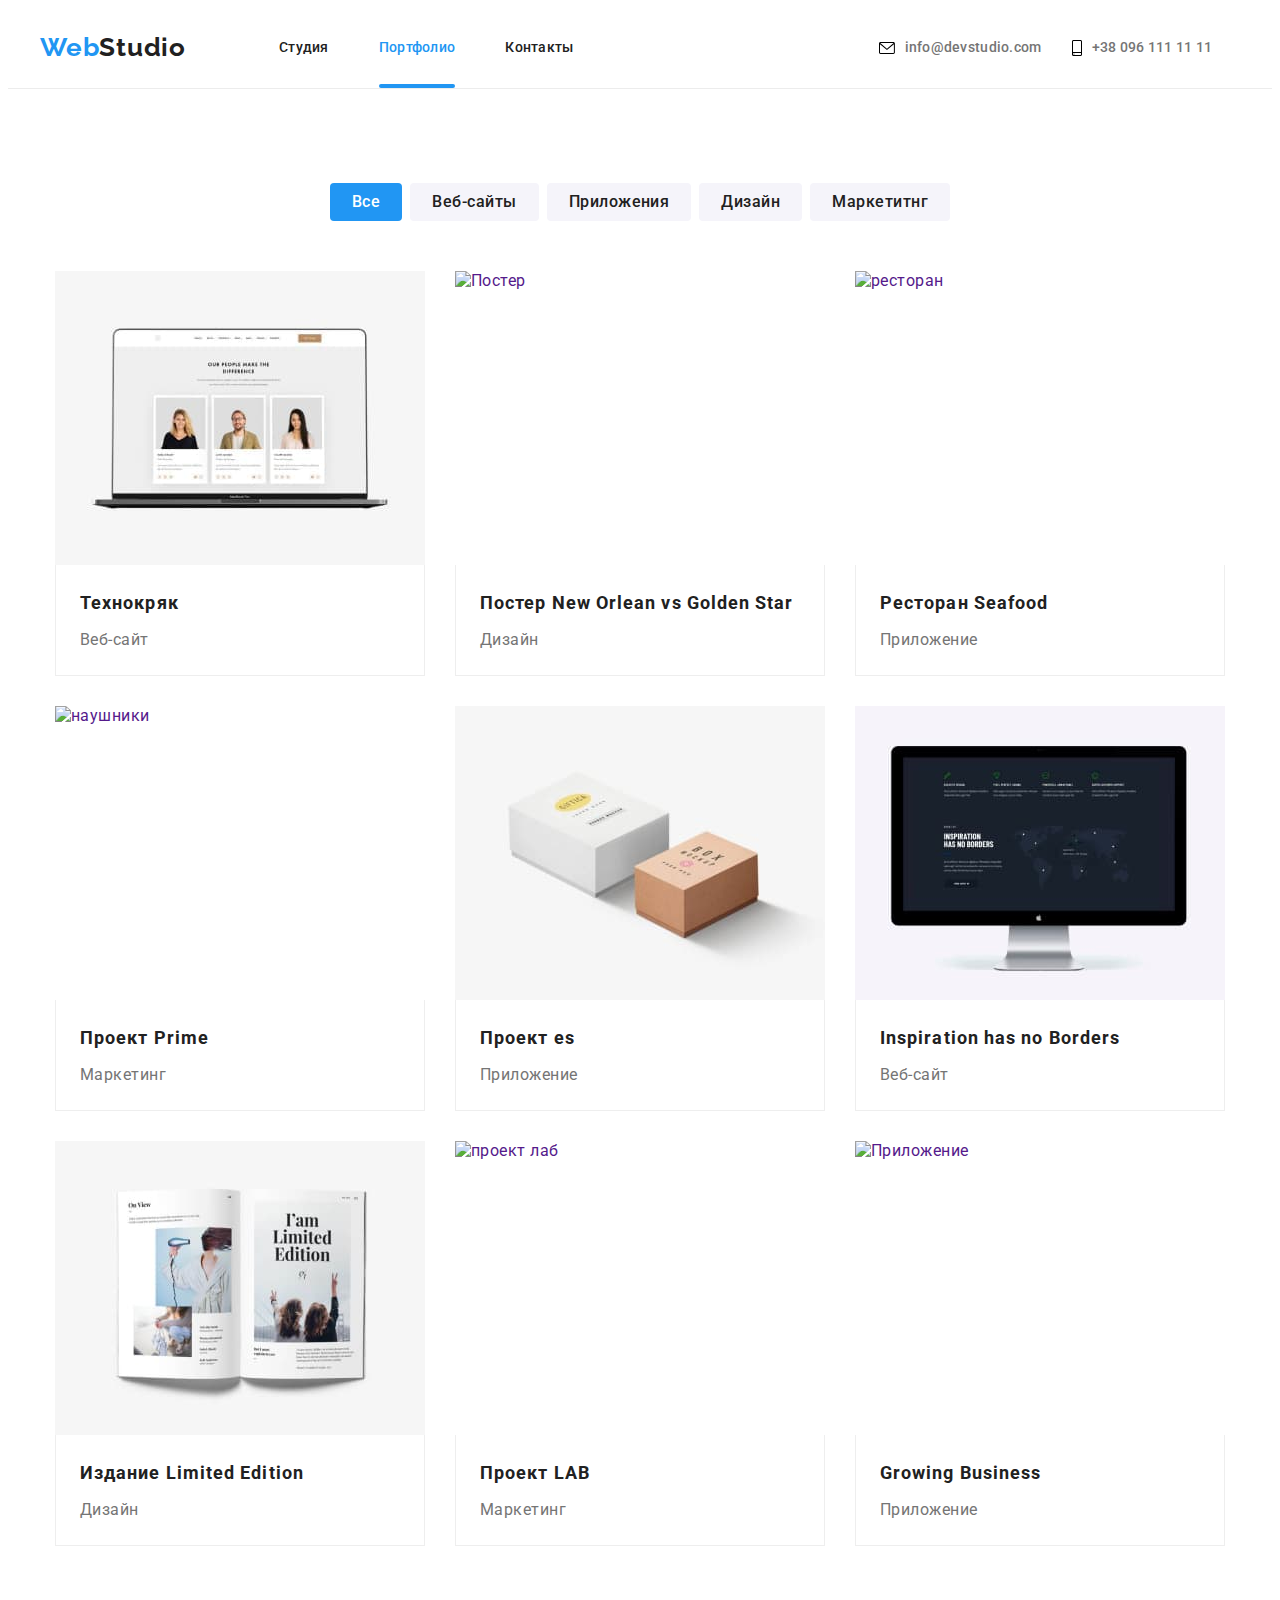
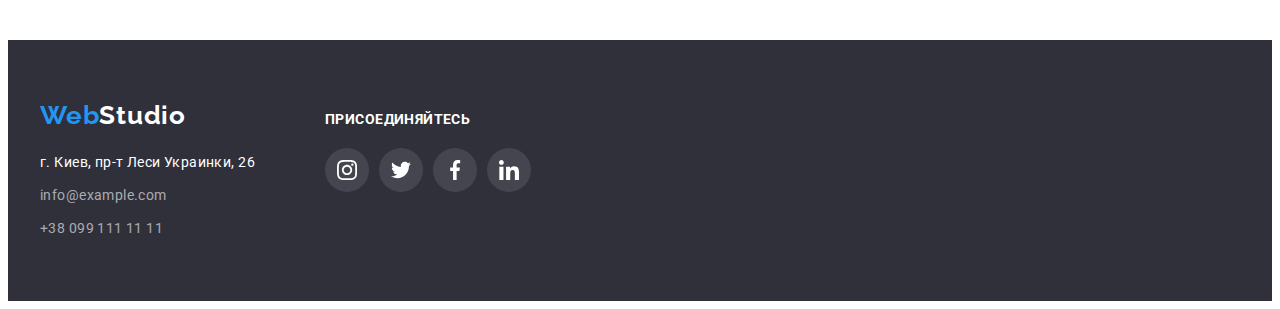
==== portfolio.html @ f2d63fa5 "Create portfolio.html" ====
<!DOCTYPE html>
<html lang="ru">

<head>
    <meta charset="UTF-8" />
    <meta http-equiv="X-UA-Compatible" content="IE=edge" />
    <meta name="viewport" content="width=device-width, initial-scale=1.0" />
    <title>WebStudio</title>
    <link rel="preconnect" href="https://fonts.googleapis.com">
    <link rel="preconnect" href="https://fonts.gstatic.com" crossorigin>
    <link
        href="https://fonts.googleapis.com/css2?family=Raleway:wght@700&family=Roboto:wght@400;500;700;900&display=swap"
        rel="stylesheet">
        <link rel="stylesheet" href="https://cdnjs.cloudflare.com/ajax/libs/modern-normalize/1.1.0/modern-normalize.min.css"
            integrity="sha512-wpPYUAdjBVSE4KJnH1VR1HeZfpl1ub8YT/NKx4PuQ5NmX2tKuGu6U/JRp5y+Y8XG2tV+wKQpNHVUX03MfMFn9Q=="
            crossorigin="anonymous" referrerpolicy="no-referrer" />
         <link rel="stylesheet" href="css/styles.css">
</head>
    <!-- #header-->
    <header class="header">
        <div class="header-boreder-line">
        <div class="container">
            <div class="container-flax">
        <nav class="header-nav">
            <a class="header-logo" href="./index.html"><span class="header-logo-web">Web</span>Studio</a>
    
            <ul class="header-list1 list">
                
                <li class="header-item"><a href="./index.html" class="header-link link">Студия</a></li>
                <li class="header-item"><a href="" class="header-link link active">Портфолио</a></li>
                <li class="header-item"><a href="" class="header-link link">Контакты</a></li>                            
            </ul>
        </nav>
        <ul class="header-list2 list">
            <li class="header-items header-item2 link"><a class="header-adres link" href=""><svg class="header-soc-icon" width="16" height="12">
                        <use href="./images/symbol-defs2.svg#icon-envelope-1"></use>
                    </svg>info@devstudio.com</a>
            </li>
            
            <li class="header-items-adres"><a class="header-tel link" href="tel:+380961111111"> <svg class="header-soc-icon"
                        width="10" height="16">
                        <use href="./images/symbol-defs2.svg#icon-smartphone-1"></use>
                    </svg>+38 096 111 11 11</a></li>
        </ul>
        </div>
        </div>
        </div>
    </header>
    <main>
        <!-- sectio 1 -->

        <section class="hero1">
            <div class="container">
            <h2 class="visually-hidden">вкладки</h2>
            <ul class="hero1-list1 list">
            
            <li class="hero1-item"><button type="button" class="hero1-btn btn1">Все</button></li>
            <li class="hero1-item"><button type="button" class="hero1-btn btn2">Веб-сайты</Button></li>
            <li class="hero1-item"><button type="button" class="hero1-btn btn3">Приложения</Button></li>
            <li class="hero1-item"><button type="button" class="hero1-btn btn4">Дизайн</Button></li>
            <li class="hero1-item"><button type="button" class="hero1-btn btn5">Маркетитнг</Button></li>
            </ul>

                
                <ul class="hero1-list list">
                    
                    
                <li class="portfolio-item">
                    <a href="" class="portfolio-link">
                    
                        <div class="hero1-anim">  
                    <img class="portfolio-img" src="images/img999.jpg" alt="Веб-сайт" width="370" height="294" />
                    <div class="hero1-overlay">
                        <p class="hero1-anim-text">Ресурс предлагает комплексные предложения с разным уровнем функционала и сервисов. Все это
                                                    позволит посетителю получить
                                                    исчерпывающие сведения о компании или частном лице.</p>
                    </div>
                    </div>
                    <div class="portfolio-title-item">
                    <h2 class="portfolio-title ">Технокряк</h2>
                    <p class="portfolio-item-text ">Веб-сайт</p>
                   
                </div>
                    
                    </a>
                    
                </li>
                <li class="portfolio-item">
                    <a href="" class="portfolio-link">
                        <div class="hero1-anim">
                    <img class="portfolio-img" src="images/img111.jpg" alt="Постер" width="370" height="294" />
                    <div class="hero1-overlay">
                        <p class="hero1-anim-text">Ресурс предлагает комплексные предложения с разным уровнем функционала и сервисов. Все
                            это
                            позволит посетителю получить
                            исчерпывающие сведения о компании или частном лице.</p>
                    </div>
                    </div>
                    <div class="portfolio-title-item">
                    <h2 class="portfolio-title ">Постер <span lang="en">New Orlean vs Golden Star</span></h2>
                    <p class="portfolio-item-text ">Дизайн</p>
                    </div>
                    </a>
                </li>
                <li class="portfolio-item">
                    <a href="" class="portfolio-link">
                        <div class="hero1-anim">
                    <img class="portfolio-img" src="images/img222.jpg" alt="ресторан" width="370" height="294" />
                    <div class="hero1-overlay">
                        <p class="hero1-anim-text">Ресурс предлагает комплексные предложения с разным уровнем функционала и сервисов. Все
                            это
                            позволит посетителю получить
                            исчерпывающие сведения о компании или частном лице.</p>
                    </div>
                    </div>
                    <div class="portfolio-title-item">
                    <h2 class="portfolio-title  ">Ресторан <span lang="en">Seafood</span></h2>
                    <p class="portfolio-item-text  ">Приложение</p>
                    </div>
                    </a>
                </li>
                
                <li class="portfolio-item">
                    <a href="" class="portfolio-link">
                        <div class="hero1-anim">
                    <img class="portfolio-img" src="images/img333.jpg" alt="наушники" width="370" height="294" />
                    <div class="hero1-overlay">
                        <p class="hero1-anim-text">Ресурс предлагает комплексные предложения с разным уровнем функционала и сервисов. Все
                            это
                            позволит посетителю получить
                            исчерпывающие сведения о компании или частном лице.</p>
                    </div>
                </div>
                    <div class="portfolio-title-item">
                    <h2 class="portfolio-title ">Проект <span lang="en">Prime</span></h2>
                    <p class="portfolio-item-text ">Маркетинг</p>
                    </div>
                    </a>
                </li>
                <li class="portfolio-item">
                    <a href="" class="portfolio-link">
                        <div class="hero1-anim">
                    <img class="portfolio-img" src="images/img444.jpg" alt="коробки" width="370" height="294" />
                    <div class="hero1-overlay">
                        <p class="hero1-anim-text">Ресурс предлагает комплексные предложения с разным уровнем функционала и сервисов. Все
                            это
                            позволит посетителю получить
                            исчерпывающие сведения о компании или частном лице.</p>
                    </div>
                    </div>
                    <div class="portfolio-title-item">
                    <h2 class="portfolio-title ">Проект <span lang="en">es</span></h2>
                    <p class="portfolio-item-text ">Приложение</p>
                    </div>
                    </a>
                </li>
                <li class="portfolio-item">
                    <a href="" class="portfolio-link">
                        <div class="hero1-anim">
                    <img class="portfolio-img" src="images/img555.jpg" alt="веб-сайт2" width="370" height="294" />
                    <div class="hero1-overlay">
                        <p class="hero1-anim-text">Ресурс предлагает комплексные предложения с разным уровнем функционала и сервисов. Все
                            это
                            позволит посетителю получить
                            исчерпывающие сведения о компании или частном лице.</p>
                    </div>
                    </div>
                    <div class="portfolio-title-item">
                    <h2 class="portfolio-title "><span lang="en">Inspiration has no Borders</span></h2>
                    <p class="portfolio-item-text ">Веб-сайт</p>
                    </div>
                    </a>
                </li>
                <li class="portfolio-item">
                    <a href="" class="portfolio-link">
                        <div class="hero1-anim">
                    <img class="portfolio-img" src="images/img666.jpg" alt="издание" width="370" height="294" />
                    <div class="hero1-overlay">
                        <p class="hero1-anim-text">Ресурс предлагает комплексные предложения с разным уровнем функционала и сервисов. Все
                            это
                            позволит посетителю получить
                            исчерпывающие сведения о компании или частном лице.</p>
                    </div>
                    </div>
                    <div class="portfolio-title-item">
                    <h2 class="portfolio-title ">Издание <span lang="en">Limited Edition</span></h2>
                    <p class="portfolio-item-text ">Дизайн</p>
                    </div>
                    </a>
                </li>
                <li class="portfolio-item">
                    <a href="" class="portfolio-link">
                        <div class="hero1-anim">
                    <img class="portfolio-img" src="images/img777.jpg" alt="проект лаб" width="370" height="294" />
                    <div class="hero1-overlay">
                        <p class="hero1-anim-text">Ресурс предлагает комплексные предложения с разным уровнем функционала и сервисов. Все
                            это
                            позволит посетителю получить
                            исчерпывающие сведения о компании или частном лице.</p>
                    </div>
                    </div>
                    <div class="portfolio-title-item">
                    <h2 class="portfolio-title ">Проект <span lang="en">LAB</span></h2>
                    <p class="portfolio-item-text ">Маркетинг</p>
                    </div>
                    </a>
                </li>
                <li class="portfolio-item">
                    <a href="" class="portfolio-link">
                        <div class="hero1-anim">
                    <img class="portfolio-img" src="images/img888.jpg" alt="Приложение" width="370" height="294" />
                    <div class="hero1-overlay">
                        <p class="hero1-anim-text">Ресурс предлагает комплексные предложения с разным уровнем функционала и сервисов. Все
                            это
                            позволит посетителю получить
                            исчерпывающие сведения о компании или частном лице.</p>
                    </div>
                    </div>
                    <div class="portfolio-title-item">
                    <h2 class="portfolio-title "><span lang="en">Growing Business</span></h2>
                    <p class="portfolio-item-text ">Приложение</p>
                    </div>
                    </a>
                </li>
                

            </ul>
            
        </div>
        </section>
    </main>
    <!-- footer -->
    <footer class="footer">
        <div class="container footer__container">
        
            <div class="footer-flax1">
                <a class="footer-logo" href=""><span class="footer-logo-web">Web</span>Studio</a>
                <address class="footer-addres">
                    <ul class="footer-list list">
                        <li class="footer-item"><a class="footer-link link" href="">г. Киев, пр-т Леси Украинки, 26</a></li>
                        <li class="footer-item"><a class="footer-adres link" href="info@example.com">info@example.com</a></li>
                        <li class="footer-iten"><a class="footer-tel link" href="tel:+380991111111">+38 099 111 11 11</a></li>
                    </ul>
                </address>
            </div>
        
            <div class="footer-flax2">
                <h2 class="footer-text">присоединяйтесь</h2>
                <ul class="footer-list-soc list">
                    <li class="footer-item-soc">
                        <a href="" class="footer-soc-link link">
                            <svg class="footer-soc-icon" width="20" height="20">
                                <use href="./images/symbol-defs.svg#icon-instagram"></use>
                            </svg>
                        </a>
                    </li>
                    <li class="footer-item-soc">
                        <a href="" class="footer-soc-link link">
                            <svg class="footer-soc-icon" width="20" height="20">
                                <use href="./images/symbol-defs.svg#icon-twitter"></use>
                            </svg>
                        </a>
                    </li>
                    <li class="footer-item-soc">
                        <a href="" class="footer-soc-link link">
                            <svg class="footer-soc-icon" width="20" height="20">
                                <use href="./images/symbol-defs.svg#icon-facebook"></use>
                            </svg>
                        </a>
                    </li>
                    <li class="footer-item-soc">
                        <a href="" class="footer-soc-link link">
                            <svg class="footer-soc-icon" width="20" height="20">
                                <use href="./images/symbol-defs.svg#icon-linkedin"></use>
                            </svg>
                        </a>
                    </li>
        
                </ul>
            </div>
        
        </div>
    </footer>

</body>

</html>
---- css/styles.css ----
:root {
  --header-color: #212121;
  --first-title-color: #212121;
  --second-title-color: #757575;
  --first-btn-color: #ffffff;
  --accent-color: #2196f3;
  --backg-color: #e5e5e5;
  --backg-color2: #F5F4FA;
  --hero-color: #2f303a;
  --timing-funtion:cubic-bezier(0.4, 0, 0.2, 1)
}

p,h1,h2,h3,h4,h5,h6{
  margin: 0;
}
img{
  display: block;
}
ul,ol{
  margin: 0;
  padding-left: 0;
}

body {
  font-family: "Roboto", sans-serif;
  background-color: var(--first-btn-color);
  color: var(--second-title-color);
  letter-spacing: 0.03em;
}
.list,
.link {
  list-style: none;
  text-decoration: none;
}
.container{
  width: 1200px;
  padding-left: 15px;
  padding-right: 15px;
  margin: 0 auto;
  
  
}
:active,
:hover,
:focus {
  outline-offset: 0;
}

                                                             /* HEADER */

.header {
  background-color: var(--first-btn-color);
border-bottom: 1px solid #ECECEC;








}
.header2 {
  background-color: var(--first-btn-color);
  


  
}

.header-soc-icon{
  margin-right: 10px;
  
}

.header-adres{
  display: flex;
  padding-top: 32px;
  padding-bottom: 32px;
}
.header-items-adres{
  display: flex;
  align-items: center;
  justify-content: center;
}




  

.header-soc-link1 {
  width: 16px;
  height: 12px;
  display: flex;
  align-items: center;
  justify-content: center;
  margin-right: 10px;
}
.header-soc-link2{
    width: 10px;
    height: 16px;
    display: flex;
    align-items: center;
    justify-content: center;
    margin-right: 10px;

}
.header-soc-link1:hover{
  fill: var(--accent-color);
}
.header-adres:hover svg {
  fill: var(--accent-color);
}
.header-adres:focus svg {
  fill: var(--accent-color);
}
.container-flax,
.header-nav,
.header-list1,
.header-list2{
  display: flex;
  
}
.header-tel{
  padding-bottom: 32px;
  padding-top: 32px;
}
.header-tel:hover svg{
  fill: var(--accent-color);
}
.header-tel:focus svg {
  fill: var(--accent-color);
}
.header-item:first-child{
  margin-left: 0;
}
.header-item{
  margin-left: 50px; 
  
  
}

  .header-link.active::after {
    
    content: '';
    position: absolute;
    bottom: 0;
    left: 0;
    width: 100%;
    height: 4px;
    background: #2196F3;
    border-radius: 2px;
    display: block;
    
  }


.header-item2{
  margin-right: 30px;
}

.header-list1 {
 
  margin-left: 93px;
}
.header-list2{
  margin-left: 305px;
  align-items: center;
  justify-content: center;
}



.header-nav {
  align-items: center;
}



.header-logo{
  font-family: 'Raleway', sans-serif;
  font-style: normal;
  font-weight: 700;
  font-size: 26px;
  line-height:1.19;
  letter-spacing: 0.03em;
  color: var(--first-title-color);
  text-decoration: none;
  padding-top: 24px;
  padding-bottom: 25px;
}


.header-logo-web{
  font-family: 'Raleway',sans-serif;
  font-style: normal;
  font-weight: 700;
  font-size: 26px;
  line-height: 1.19;
  letter-spacing: 0.03em;
  color: var(--accent-color);
}
.link {
  text-decoration: none;
  
}

.visually-hidden {
  position: absolute;
  white-space: nowrap;
  width: 1px;
  height: 1px;
  overflow: hidden;
  border: 0;
  padding: 0;
  clip: rect(0 0 0 0);
  clip-path: inset(50%);
  margin: -1px;
}

.header-link {
  font-weight: 500;
  font-size: 14px;
  line-height:1.14;
  letter-spacing: 0.02em;
  color: var(--header-color);
  display: block;
  
}
.header-link{
  padding-top: 32px;
  padding-bottom: 32px;
  display: block;
  position: relative;
}
.header-link:hover,
.header-link:focus,
.header-link.active
{
  color: var(--accent-color);
}
.header-tel, .header-adres {
  font-weight: 500;
  font-size: 14px;
  line-height:1.14;
  letter-spacing: 0.02em;
  color: var(--second-title-color);
  display: flex;
  align-items: center;
  justify-content: center;
}

.header-adres:hover,
.header-adres:focus{
  color: var(--accent-color);
}

.header-tel:hover,
.header-tel:focus {
  color: var(--accent-color);
}
                                                            /* HERO */
.hero {
  background-color: var(--hero-color);
 padding: 200px 0px;

 
}


.backdrop{
  position: fixed;
  width: 100%;
  height: 100%;
  left: 0;
  top: 0;
  
  background: rgba(0, 0, 0, 0.2);
  opacity: 1;
  transition: opacity 250ms var(--timing-funtion);

  

 
}
.backdrop.is-hidden{
  opacity: 0;
  pointer-events: none;
  
}
.backdrop.is-hidden .modal{
  transform: translate(-50%, -50%) scale(2);

}
.modal{
position: absolute;
width: 528px;
height: 581px;
left: 50%;
top: 50%;


background: #FFFFFF;
box-shadow: 0px 1px 3px rgba(0, 0, 0, 0.12),
0px 1px 1px rgba(0, 0, 0, 0.14),
0px 2px 1px rgba(0, 0, 0, 0.2);
border-radius: 4px;
  transform: translate(-50%, -50%) scale(1);
  transition: transform 250ms var(--timing-funtion);
  
}

.hero-close{
  position: absolute;
  width: 30px;
  height: 30px;
  left: 490px;
  top: 8px;
  border: 1px solid rgba(0, 0, 0, 0.1);
  box-sizing: border-box;
  border-radius: 50%;
  background: #FFFFFF;
  cursor: pointer;
  


}
.hero-link{
display: flex;
}





.hero{
  max-width: 1600px;
  margin: 0 auto;
  background-image: linear-gradient(to right,
  rgba(47, 48, 58, 0.4),
  rgba(47, 48, 58, 0.4)),  
 url(../images/backgroundhero.jpg);
 background-repeat: no-repeat;
 background-position: center;
 background-size: cover;

}




  
.hero-title{
  font-weight: 900;
  font-size: 44px;
  line-height:1.36;
  text-align: center;
  letter-spacing: 0.06em;
  text-transform: uppercase;
  color: var(--first-btn-color);
  max-width: 696px;
  align-items: center;
  margin: auto;
  margin-bottom: 30px;
  
}
.hero-btn {
  background-color: var(--accent-color);
  font-family: inherit;
  font-weight: 700;
  font-size: 16px;
  line-height:1.87;
  text-align: center;
  letter-spacing: 0.06em;
  color: var(--first-btn-color);
  border-radius: 4px;
  max-width: 200px;
  max-height: 50px;
  border: 0;
  display: flex;
  cursor: pointer;
  margin: auto;
  padding: 10px 32px;
  align-items: center;
  white-space: nowrap;

}


                                                            /* ABOUT */
.about{
  margin: 0 auto;
  background-color: var(--first-btn-color);
  padding: 94px 0px;
}

.about-title-text{
  font-weight: 700;
  font-size: 14px;
  line-height:1.14;
  letter-spacing: 0.03em;
  text-transform: uppercase;
  color: var(--first-title-color);
  margin-bottom: 10px;

}

.about-item:first-child{
  margin-left: 0;
}
  .about-item{
    margin-left: 30px;
    min-width: 270px;
  }
.about-list{
  display: flex;
}
.about-item-text{
  font-weight: 400;
  font-size: 14px;
  line-height:1.71;
  letter-spacing: 0.03em;
  color: var(--second-title-color);
}
.about-soc-link{
  width: 270px;
  height: 120px;
 background-color:#F5F4FA; 
 display: flex;
 align-items: center;
 justify-content: center;
 margin-bottom: 30px;
}
  





                                                            /* PRICES */
.prices{
  background-color:var(--first-btn-color );
padding: 0px 0px 94px 0px;
}
.prices-title{
  font-weight: 700;
  font-size: 36px;
  line-height:1.16;
  text-align: center;
  letter-spacing: 0.03em;
  color: var(--first-title-color);
  margin-bottom: 50px;
}
.prices-list{
  display: flex;
  min-width: 100%;
  height: auto;
}
.prices-item{
margin-right: 30px;
display: flex;
align-items: flex-end;
}
.prices-item:last-child{
  margin-right: 0;
}
.prices-item-text{
  font-family: 'Roboto';
  font-style: normal;
  font-weight: 700;
  font-size: 14px;
  line-height: 1.14;
  text-align: center;
  letter-spacing: 0.03em;
  text-transform: uppercase;
  text-decoration: none;

  
  color: #FFFFFF;
}
.prices-item-text{
  width: 205px;
  height: 16px;
  
  

 

}
.prices-text{
  position: absolute;
  width: 370px;
  height: 70px;
  display: flex;
  align-items: center;
  justify-content: center;
  background-color: rgba(47, 48, 58, 0.8);

 
  
 
}

                                                            /* COMMAND */
                                                       
.command {
  margin: 0 auto;
  background-color: var(--backg-color2);
padding: 94px 0px;
  padding-top: 94px;
  padding-bottom: 94px;
}
.command-item-soc{
  margin-right: 10px;

}
.command-soc-link:hover,
.command-soc-link:focus {
  background-color: var(--accent-color);
}
.command-soc-link:hover .command-soc-icon{
  fill: #ffffff;
}
.command-soc-link:focus .command-soc-icon {
  fill: #ffffff;
}

.command-item-soc:last-child{
  margin-right: 0;
}
.command-soc-link{
  width: 44px;
  height: 44px;
  border-radius: 50%;
  display: flex;
  align-items: center;
  justify-content: center;
}

.command-soc-icon{
  fill: #AFB1B8;
}



.command-soc-list{
  display: flex;
  justify-content: center;
}
.command-list{
  display: flex;
}

.command-item{
    border:none;
box-shadow: 0px 1px 3px rgba(0, 0, 0, 0.12),
0px 1px 1px rgba(0, 0, 0, 0.14),
0px 2px 1px rgba(0, 0, 0, 0.2);
border-radius: 0px 0px 4px 4px;

}
.command-title-item {
  border: 1px solid #ffffff;
  background-color: #ffffff;
  padding-top: 30px;
  padding-bottom: 30px;
  border-radius: 0px 0px 4px 4px;
}

.command-title{
  font-weight: 700;
  font-size: 36px;
  line-height:1.16;
  text-align: center;
  letter-spacing: 0.03em;
  
  color: var(--first-title-color);

  margin-bottom: 50px;

}

.command-title-text{
  font-weight: 500;
  font-size: 16px;
  line-height:1.18;
  text-align: center;
  letter-spacing: 0.03em;
  color: var(--first-title-color);
  margin-bottom: 10px;

}
.command-item-text{
  font-weight: 400;
  font-size: 16px;
  line-height:1.19;
  text-align: center;
  letter-spacing: 0.03em;
  color: var(--second-title-color);
  margin-bottom: 16px;

}
.command-item{
  background-color: var(--first-btn-color);
  margin-right: 30px;
}
.command-item:last-child{
  margin-right: 0;
}
                                                            /* FOOTER */

.footer{
  margin: 0 auto;
  max-height: 252px;
background-color: #2F303A;
padding-top: 60px;
padding-bottom: 60px;
}
.footer-logo{
  font-family: 'Raleway',sans-serif;
  font-style: normal;
  font-weight: 700;
  font-size: 26px;
  line-height:1.19;
  letter-spacing: 0.03em;
  color: var(--first-btn-color);
  text-decoration: none;
  
}

.footer__container {
  display: flex;
  align-items: baseline;
}

.footer-logo-web {
  font-family: 'Raleway',sans-serif;
  font-style: normal;
  font-weight: 700;
  font-size: 26px;
  line-height:1.19;
  letter-spacing: 0.03em;
  color: var(--accent-color);  
}
.footer-addres{
  margin-top: 20px;
}
.footer-item{
  margin-bottom: 9px;
  display: block;
}
.footer-link{
  font-weight: 400;
  font-size: 14px;
  line-height:1.71;
  letter-spacing: 0.03em;
  color: var(--first-btn-color);
  

}

.footer-adres,.footer-tel{
font-size: 14px;
line-height:1.71;
letter-spacing: 0.03em;
color: rgba(255, 255, 255, 0.6);

}
.footer-link:hover,
.footer-link:focus{
  color: var(--accent-color);
}
.footer-tel:hover,
.footer-tel:focus{
  color: var(--accent-color);
}
.footer-adres:hover,
.footer-adres:focus{
  color: var(--accent-color);
}
.footer-text{
  font-weight: 700;
  font-size: 14px;
  line-height:1.14;
  letter-spacing: 0.03em;
  text-transform: uppercase;
  
  color: var(--first-btn-color);
}
.footer-soc-link {
  width: 44px;
  height: 44px;
  display: flex;
  border-radius: 50%;
  align-items: center;
  justify-content: center;
  background: rgba(255, 255, 255, 0.1);
}
.footer-soc-link{
  fill: var(--first-btn-color);
}
.footer-soc-link:hover{
  background-color:var(--accent-color)
}
.footer-soc-link:focus {
  background-color: var(--accent-color)
}

.footer-item-soc{
  margin-right: 10px;
}
.footer-item-soc:last-child{
  margin-right: 0;
}
.footer-text{
  display: flex;
}
.footer-tex-decor{
  display: flex;
}
.footer-list-soc{
  display: flex;
}
.footer-flax2{
  
  margin-left: 70px;
}
.footer-list-soc{
  margin-top: 20px;
}










                                                          /* customer*/
 .customer{
   padding: 94px 0;
   
    
   background-color: var(--first-btn-color);
 }

.customer-title{
  font-size: 36px;
  line-height:1.17;
  text-align: center;
  letter-spacing: 0.03em;
  
  color: var(--header-color);
  margin-bottom: 50px;
}
.customer-list{
  display: flex;
  align-items: center;
  justify-content: center;
}
.customer-soc-item{
 
  margin-right: 30px;
  background: #FFFFFF;
}
.customer-soc-item:last-child{
  margin-right: 0;
}
.customer-soc-link{
  width: 170px;
  height: 92px;
  border-radius: 4px;
  border: 1px solid #AFB1B8;
  display: flex;
  align-items: center;
  justify-content: center;
  box-sizing: border-box;
}
.customer-soc-icon{

  fill: #AFB1B8;
}




 
.customer-soc-link:hover svg{
  fill: var(--accent-color);
}
.customer-soc-link:focus svg{
 fill: var(--accent-color);
  
}

.customer-soc-link:focus {
  border-color:var(--accent-color);
}
.customer-soc-link:hover {
  border-color: var(--accent-color);
}







                                                            /* PORTFOLIO.HTML */
                                                            /* HERO 1 */
.hero1{
  background-color: var(--first-btn-color);
  padding: 94px 0px;
}

.hero1-btn.btn1{
  background-color: var(--accent-color);
  font-weight: 500;
  font-size: 16px;
  line-height:1.62;
  text-align: center;
  letter-spacing: 0.03em;
  color: var(--first-btn-color);

}

 .hero1-list1{
  margin-bottom: 50px;
  display: flex;
  justify-content: center;
}


.hero1-item:last-child{
  margin-right: 0;
}
.hero1-item{
  margin-right: 8px;
 
}
  
  
.hero1-btn{
  background-color: var(--backg-color2);
  font-family: inherit;
  font-weight: 500;
  font-size: 16px;
  line-height:1.62;
  text-align: center;
  letter-spacing: 0.03em;
  color: var(--first-title-color);
  border-radius: 4px;
  border: 0;
  cursor: pointer;
  padding: 6px 22px;
}

.hero1-btn:hover,
.hero1-btn:focus{
  background-color: var(--accent-color);
  font-family: inherit;
  font-weight: 500;
  font-size: 16px;
  line-height:1.62;
  text-align: center;
  letter-spacing: 0.03em;
  color: var(--first-btn-color);
  box-shadow: 0px 3px 1px rgba(0, 0, 0, 0.1),
  0px 1px 2px rgba(0, 0, 0, 0.08),
  0px 2px 2px rgba(0, 0, 0, 0.12);
}

















                                                            /* portfolio */

.portfolio{
  margin: 0 auto;
  background-color: var(--first-btn-color);
    
}


.hero1-anim-text{
    width: 322px;
    height: 168px;
    position: absolute;
    top: 50%;
    left: 50%;
    transform: translate(-50%, -50%);
    font-size: 18px;
    line-height: 1.56;
    letter-spacing: 0.03em;
    color: var(--first-btn-color);
   
   
  
}







.hero1-anim{
  position: relative;
  overflow: hidden;
}

.hero1-overlay{
  
  position: absolute;
  top: 0;
  left: 0;
  width: 100%;
  height: 100%;
  background: rgba(33, 150, 243, 0.9);
  transform: translateY(100%);
  transition: transform 250ms var(--timing-funtion);
  
  
}
.portfolio-link:hover .hero1-overlay {
  transform: translateY(0);
}
.portfolio-link:focus .hero1-overlay {
  transform: translateY(0);
}


.portfolio-item{
  display: block;
  text-decoration: none;
  
}
.portfolio-link{
    display: block;
    text-decoration: none;
    


}
.portfolio-link:hover,
.portfolio-link:focus {
box-shadow: 0px 1px 1px rgba(0, 0, 0, 0.12),
0px 4px 4px rgba(0, 0, 0, 0.06),
1px 4px 6px rgba(0, 0, 0, 0.16);


}







.hero1-list{
display: flex;
flex-wrap: wrap;
justify-content: center;
}

.portfolio-item{
  margin: 15px;
}
.hero1-list{
  margin: -15px;
}



.portfolio-title-item{
  border: 1px solid #eeeeee;
  border-top: 0px;
  padding: 20px 24px;
  
}
.portfolio-title{
font-weight: 700;
font-size: 18px;
line-height:2.00;
letter-spacing: 0.06em;
color: var(--first-title-color);
margin-bottom: 4px;
}


.portfolio-item-text{
  font-weight: 400;
  font-size: 16px;
  line-height:1.88;
  letter-spacing: 0.03em;
  color: var(--second-title-color);
}
.footer-addres{
  font-style: normal;
}
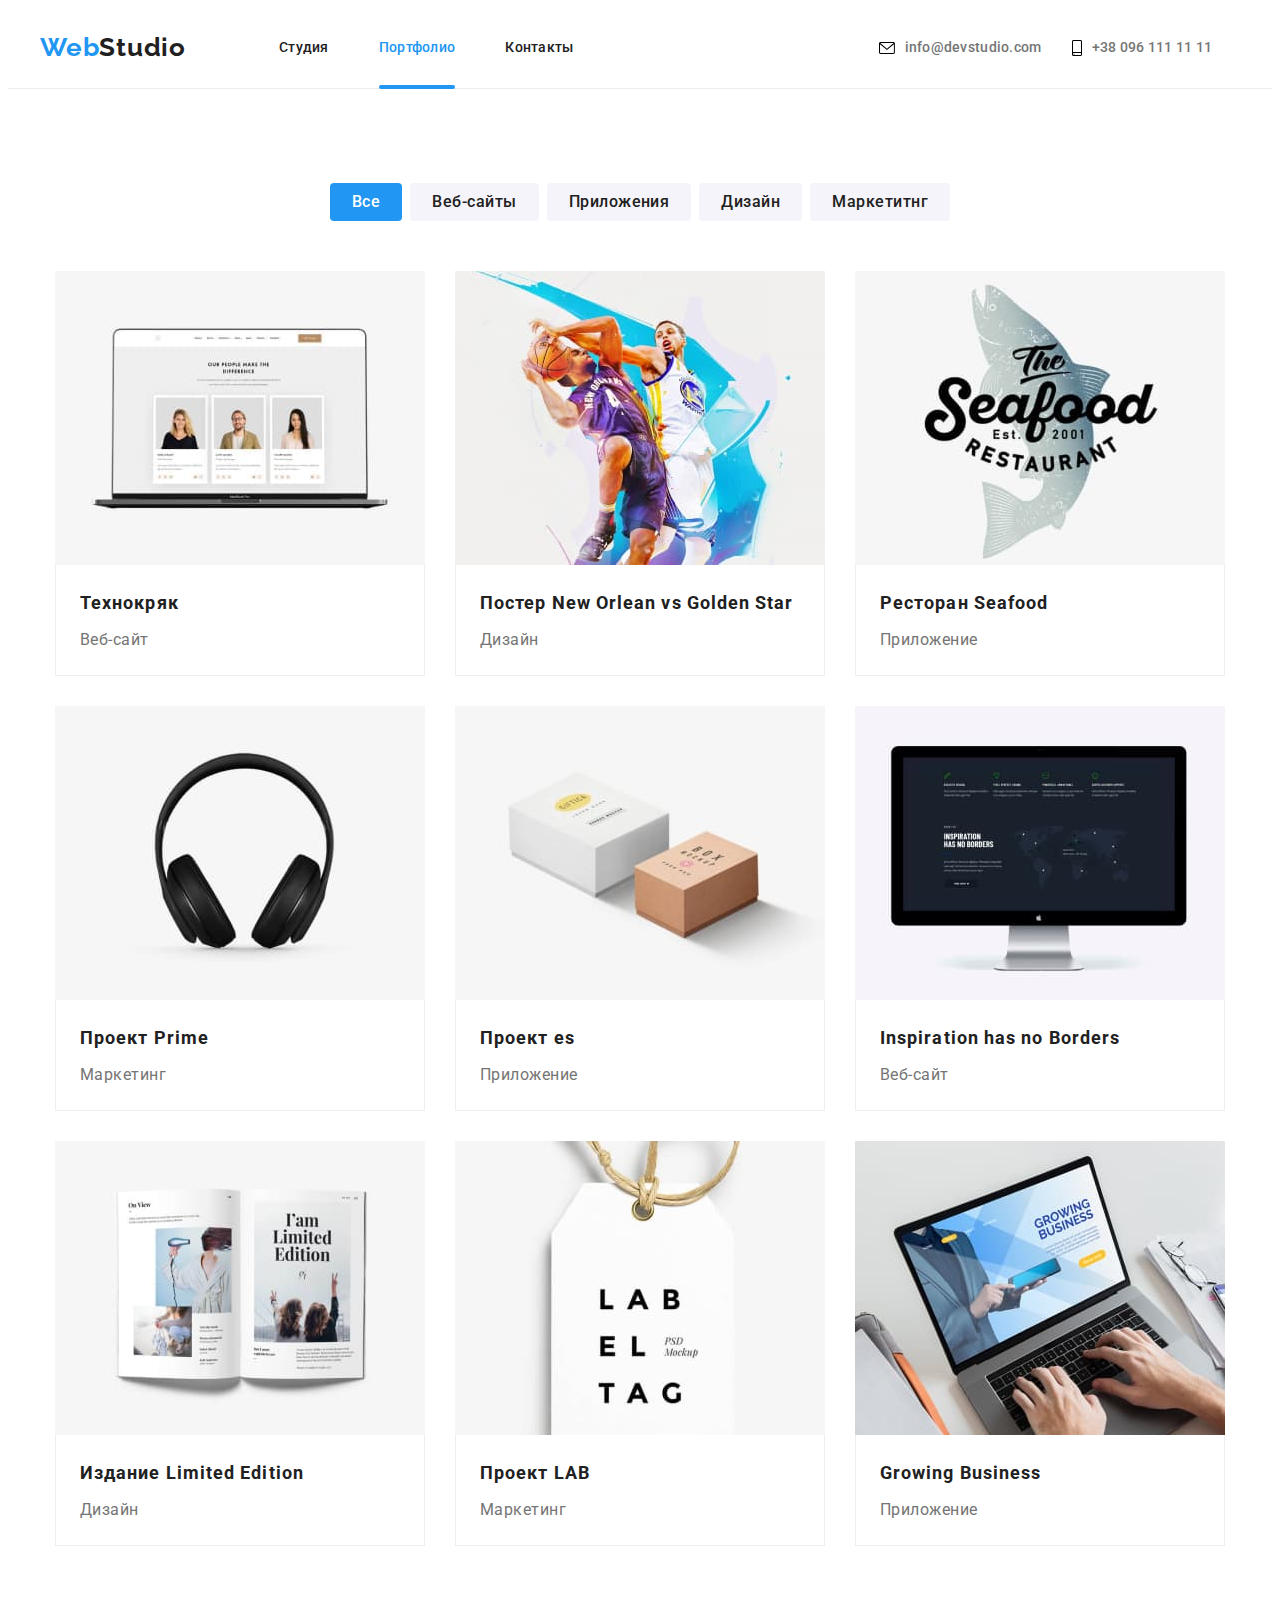
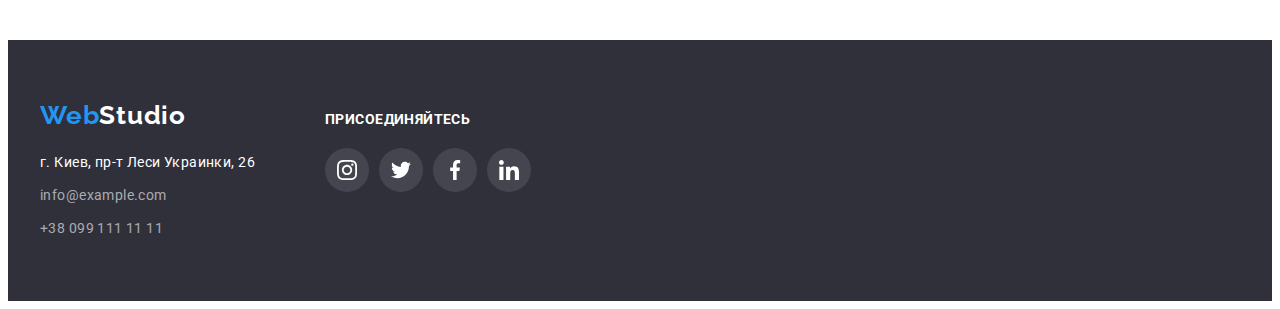
==== commit b3319a59: "Update portfolio.html" ====
--- a/portfolio.html
+++ b/portfolio.html
@@ -18,9 +18,9 @@
 </head>
     <!-- #header-->
     <header class="header">
-        <div class="header-boreder-line">
-        <div class="container">
-            <div class="container-flax">
+        
+        <div class="container header-boreder-line container-flax">
+            
         <nav class="header-nav">
             <a class="header-logo" href="./index.html"><span class="header-logo-web">Web</span>Studio</a>
     
@@ -42,16 +42,15 @@
                         <use href="./images/symbol-defs2.svg#icon-smartphone-1"></use>
                     </svg>+38 096 111 11 11</a></li>
         </ul>
-        </div>
-        </div>
+        
         </div>
     </header>
     <main>
         <!-- sectio 1 -->
 
-        <section class="hero1">
+        <section class="portfolio">
             <div class="container">
-            <h2 class="visually-hidden">вкладки</h2>
+            <h1 class="visually-hidden">вкладки</h1>
             <ul class="hero1-list1 list">
             
             <li class="hero1-item"><button type="button" class="hero1-btn btn1">Все</button></li>
--- a/css/styles.css
+++ b/css/styles.css
@@ -62,6 +62,7 @@
 }
 .header2 {
   background-color: var(--first-btn-color);
+  border-bottom: 1px solid #ECECEC;
   
 
 
@@ -70,6 +71,7 @@
 
 .header-soc-icon{
   margin-right: 10px;
+  transition: 250ms var(--timing-funtion);
   
 }
 
@@ -108,12 +110,15 @@
 }
 .header-soc-link1:hover{
   fill: var(--accent-color);
+  transition: 250ms var(--timing-funtion);
 }
 .header-adres:hover svg {
   fill: var(--accent-color);
+  transition: 250ms var(--timing-funtion);
 }
 .header-adres:focus svg {
   fill: var(--accent-color);
+  transition: 250ms var(--timing-funtion);
 }
 .container-flax,
 .header-nav,
@@ -128,9 +133,11 @@
 }
 .header-tel:hover svg{
   fill: var(--accent-color);
+  transition: 250ms var(--timing-funtion);
 }
 .header-tel:focus svg {
   fill: var(--accent-color);
+  transition: 250ms var(--timing-funtion);
 }
 .header-item:first-child{
   margin-left: 0;
@@ -145,13 +152,14 @@
     
     content: '';
     position: absolute;
-    bottom: 0;
+    bottom: -1px;
     left: 0;
     width: 100%;
     height: 4px;
     background: #2196F3;
     border-radius: 2px;
     display: block;
+   
     
   }
 
@@ -226,19 +234,23 @@
   letter-spacing: 0.02em;
   color: var(--header-color);
   display: block;
-  
-}
+  transition: transform 250ms var(--timing-funtion);
+  
+}
+
 .header-link{
   padding-top: 32px;
   padding-bottom: 32px;
   display: block;
   position: relative;
+  transition: 250ms var(--timing-funtion)
 }
 .header-link:hover,
 .header-link:focus,
 .header-link.active
 {
   color: var(--accent-color);
+  transition: 250ms var(--timing-funtion);
 }
 .header-tel, .header-adres {
   font-weight: 500;
@@ -249,16 +261,22 @@
   display: flex;
   align-items: center;
   justify-content: center;
+  transition: 250ms var(--timing-funtion);
 }
 
 .header-adres:hover,
 .header-adres:focus{
   color: var(--accent-color);
+  transition: 250ms var(--timing-funtion);
+  
+  
 }
 
 .header-tel:hover,
 .header-tel:focus {
   color: var(--accent-color);
+  transition: 250ms var(--timing-funtion);
+
 }
                                                             /* HERO */
 .hero {
@@ -518,12 +536,15 @@
 .command-soc-link:hover,
 .command-soc-link:focus {
   background-color: var(--accent-color);
+  transition: 250ms var(--timing-funtion);
 }
 .command-soc-link:hover .command-soc-icon{
   fill: #ffffff;
+  transition: 250ms var(--timing-funtion);
 }
 .command-soc-link:focus .command-soc-icon {
   fill: #ffffff;
+  transition: 250ms var(--timing-funtion);
 }
 
 .command-item-soc:last-child{
@@ -536,10 +557,12 @@
   display: flex;
   align-items: center;
   justify-content: center;
+  transition: 250ms var(--timing-funtion);
 }
 
 .command-soc-icon{
   fill: #AFB1B8;
+  transition: 250ms var(--timing-funtion);
 }
 
 
@@ -656,6 +679,7 @@
   line-height:1.71;
   letter-spacing: 0.03em;
   color: var(--first-btn-color);
+  transition: 250ms var(--timing-funtion);
   
 
 }
@@ -665,19 +689,23 @@
 line-height:1.71;
 letter-spacing: 0.03em;
 color: rgba(255, 255, 255, 0.6);
+transition: 250ms var(--timing-funtion);
 
 }
 .footer-link:hover,
 .footer-link:focus{
   color: var(--accent-color);
+  transition: 250ms var(--timing-funtion);
 }
 .footer-tel:hover,
 .footer-tel:focus{
   color: var(--accent-color);
+  transition: 250ms var(--timing-funtion);
 }
 .footer-adres:hover,
 .footer-adres:focus{
   color: var(--accent-color);
+  transition: 250ms var(--timing-funtion);
 }
 .footer-text{
   font-weight: 700;
@@ -696,15 +724,19 @@
   align-items: center;
   justify-content: center;
   background: rgba(255, 255, 255, 0.1);
+  transition: 250ms var(--timing-funtion);
 }
 .footer-soc-link{
   fill: var(--first-btn-color);
+  transition: 250ms var(--timing-funtion);
 }
 .footer-soc-link:hover{
-  background-color:var(--accent-color)
+  background-color:var(--accent-color);
+  transition: 250ms var(--timing-funtion);
 }
 .footer-soc-link:focus {
-  background-color: var(--accent-color)
+  background-color: var(--accent-color);
+  transition: 250ms var(--timing-funtion);
 }
 
 .footer-item-soc{
@@ -778,10 +810,12 @@
   align-items: center;
   justify-content: center;
   box-sizing: border-box;
+  transition: 250ms var(--timing-funtion);
 }
 .customer-soc-icon{
 
   fill: #AFB1B8;
+  transition: 250ms var(--timing-funtion);
 }
 
 
@@ -790,17 +824,24 @@
  
 .customer-soc-link:hover svg{
   fill: var(--accent-color);
+  transition: 250ms var(--timing-funtion);
+ 
 }
 .customer-soc-link:focus svg{
  fill: var(--accent-color);
+transition: 250ms var(--timing-funtion);
+
   
 }
 
 .customer-soc-link:focus {
   border-color:var(--accent-color);
+  transition: 250ms var(--timing-funtion);
+  
 }
 .customer-soc-link:hover {
   border-color: var(--accent-color);
+  transition: 250ms var(--timing-funtion);
 }
 
 
@@ -811,7 +852,7 @@
 
                                                             /* PORTFOLIO.HTML */
                                                             /* HERO 1 */
-.hero1{
+.portfolio{
   background-color: var(--first-btn-color);
   padding: 94px 0px;
 }
@@ -856,6 +897,7 @@
   border: 0;
   cursor: pointer;
   padding: 6px 22px;
+  transition: 250ms var(--timing-funtion);
 }
 
 .hero1-btn:hover,
@@ -871,6 +913,7 @@
   box-shadow: 0px 3px 1px rgba(0, 0, 0, 0.1),
   0px 1px 2px rgba(0, 0, 0, 0.08),
   0px 2px 2px rgba(0, 0, 0, 0.12);
+  transition: 250ms var(--timing-funtion);
 }
 
 
@@ -933,7 +976,7 @@
   width: 100%;
   height: 100%;
   background: rgba(33, 150, 243, 0.9);
-  transform: translateY(100%);
+  transform: translateY(101%);
   transition: transform 250ms var(--timing-funtion);
   
   
@@ -954,6 +997,7 @@
 .portfolio-link{
     display: block;
     text-decoration: none;
+    transition: 250ms var(--timing-funtion);
     
 
 
@@ -963,6 +1007,7 @@
 box-shadow: 0px 1px 1px rgba(0, 0, 0, 0.12),
 0px 4px 4px rgba(0, 0, 0, 0.06),
 1px 4px 6px rgba(0, 0, 0, 0.16);
+transition: 250ms var(--timing-funtion);
 
 
 }
